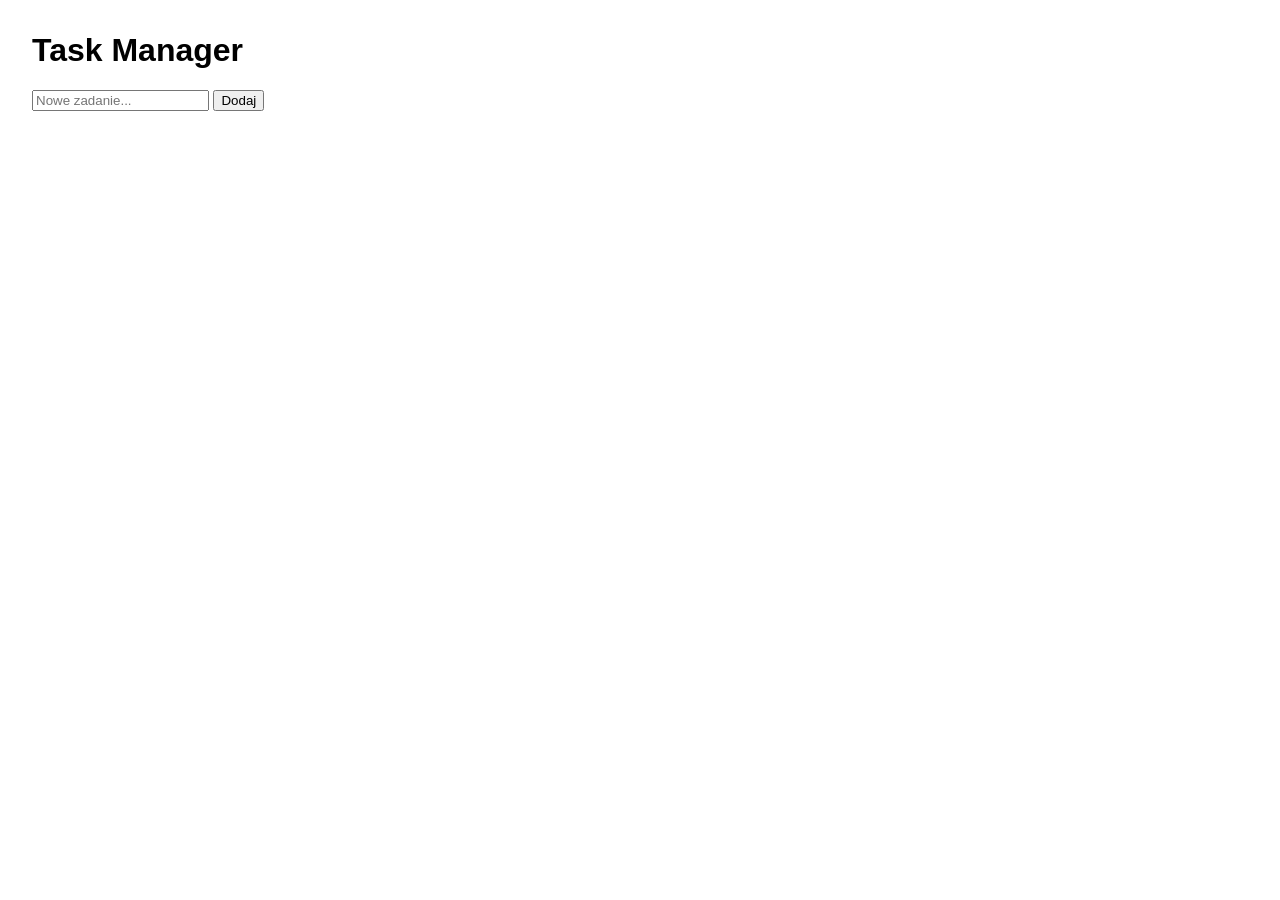
==== frontend/index.html @ 1a00ed17 "init: struktura task-manager + .gitignore" ====
<!DOCTYPE html>
<html lang="pl">
<head>
  <meta charset="UTF-8" />
  <meta name="viewport" content="width=device-width, initial-scale=1.0" />
  <title>Task Manager - Frontend</title>
  <link rel="stylesheet" href="style.css" />
</head>
<body>
  <h1>Task Manager</h1>
  <div id="app">
    <input id="taskInput" type="text" placeholder="Nowe zadanie..." />
    <button id="addBtn">Dodaj</button>
    <ul id="taskList"></ul>
  </div>
  <script src="app.js"></script>
</body>
</html>
---- frontend/style.css ----
body { font-family: Arial, sans-serif; margin: 2rem; }
#app { max-width: 500px; }
#taskList li { margin: 0.25rem 0; }
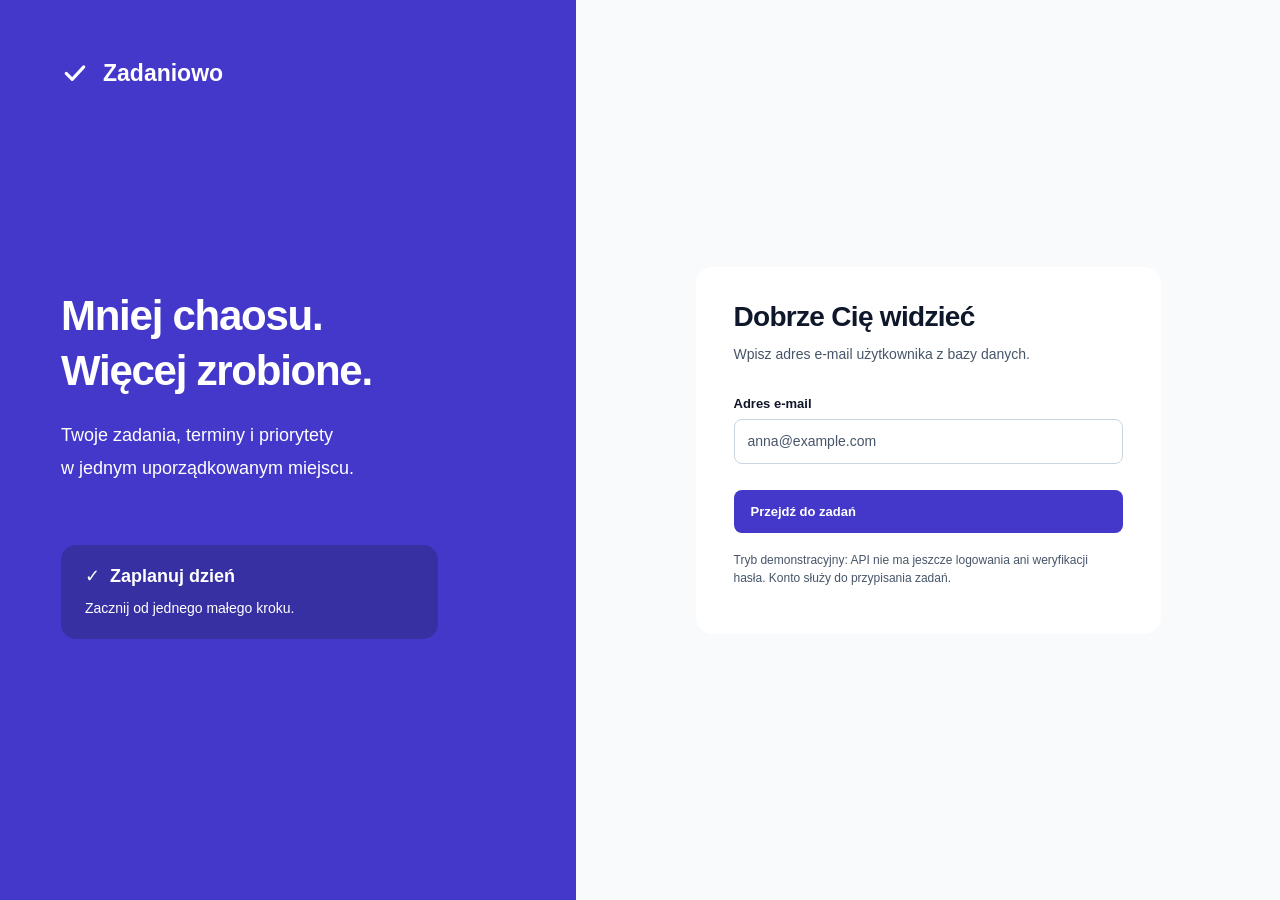
==== commit 099540cd: "Integrate task frontend with PostgreSQL API" ====
--- a/frontend/index.html
+++ b/frontend/index.html
@@ -1,18 +1,48 @@
-<!DOCTYPE html>
+<!doctype html>
 <html lang="pl">
 <head>
-  <meta charset="UTF-8" />
-  <meta name="viewport" content="width=device-width, initial-scale=1.0" />
-  <title>Task Manager - Frontend</title>
-  <link rel="stylesheet" href="style.css" />
+  <meta charset="UTF-8">
+  <meta name="viewport" content="width=device-width, initial-scale=1">
+  <meta name="theme-color" content="#4338CA">
+  <meta name="description" content="Wybierz konto demonstracyjne i wróć do swoich zadań.">
+  <title>Wybór konta — Zadaniowo</title>
+  <link rel="stylesheet" href="style.css">
+  <script src="app.js" defer></script>
 </head>
 <body>
-  <h1>Task Manager</h1>
-  <div id="app">
-    <input id="taskInput" type="text" placeholder="Nowe zadanie..." />
-    <button id="addBtn">Dodaj</button>
-    <ul id="taskList"></ul>
-  </div>
-  <script src="app.js"></script>
+  <main class="login-page">
+    <section class="intro" aria-label="O aplikacji Zadaniowo">
+      <div class="intro__content">
+        <div class="brand" aria-label="Zadaniowo">
+          <svg class="brand__mark" viewBox="0 0 24 24" fill="none" aria-hidden="true"><path d="m4.5 12.3 5.1 5.1L19.5 6.8" stroke="currentColor" stroke-width="2.7" stroke-linecap="round" stroke-linejoin="round"/></svg>
+          <span>Zadaniowo</span>
+        </div>
+        <div class="intro__message">
+          <h1>Mniej chaosu.<br>Więcej zrobione.</h1>
+          <p>Twoje zadania, terminy i priorytety<br class="desktop-break"> w jednym uporządkowanym miejscu.</p>
+        </div>
+        <div class="tip">
+          <div class="tip__title"><span aria-hidden="true">✓</span> Zaplanuj dzień</div>
+          <p>Zacznij od jednego małego kroku.</p>
+        </div>
+      </div>
+    </section>
+    <section class="form-area" aria-label="Wybór konta demonstracyjnego">
+      <div class="login-card">
+        <h2>Dobrze Cię widzieć</h2>
+        <p class="login-card__subtitle">Wpisz adres e-mail użytkownika z bazy danych.</p>
+        <form id="login-form">
+          <div class="field">
+            <label for="email">Adres e-mail</label>
+            <input id="email" name="email" type="email" placeholder="anna@example.com" autocomplete="username" required>
+          </div>
+
+          <button class="submit-button" type="submit">Przejdź do zadań</button>
+        </form>
+        <p class="demo-note">Tryb demonstracyjny: API nie ma jeszcze logowania ani weryfikacji hasła. Konto służy do przypisania zadań.</p>
+        <p id="form-message" class="form-message" role="status" aria-live="polite" hidden></p>
+      </div>
+    </section>
+  </main>
 </body>
 </html>
--- a/frontend/style.css
+++ b/frontend/style.css
@@ -1,3 +1,254 @@
-body { font-family: Arial, sans-serif; margin: 2rem; }
-#app { max-width: 500px; }
-#taskList li { margin: 0.25rem 0; }
+:root {
+  font-family: Inter, "Segoe UI", Arial, sans-serif;
+  color: #0F172A;
+  background: #F8FAFC;
+  font-synthesis: none;
+  text-rendering: optimizeLegibility;
+  -webkit-font-smoothing: antialiased;
+}
+
+/* Base */
+* {
+  box-sizing: border-box;
+}
+
+body {
+  margin: 0;
+}
+
+button,
+input {
+  font: inherit;
+}
+
+.brand,
+.intro__message h1,
+.login-card h2 {
+  font-family: Manrope, "Segoe UI", Arial, sans-serif;
+}
+
+/* Page layout */
+.login-page {
+  display: grid;
+  grid-template-columns: 45% 55%;
+  min-width: 1100px;
+  min-height: 100vh;
+}
+
+/* Intro panel */
+.intro {
+  background: #4338CA;
+  color: #fff;
+}
+
+.intro__content {
+  display: flex;
+  flex-direction: column;
+  min-height: 100vh;
+  padding: 59px 61px 60px;
+}
+
+.brand {
+  display: flex;
+  align-items: center;
+  gap: 14px;
+  font-size: 23px;
+  font-weight: 700;
+  line-height: 1;
+}
+
+.brand__mark {
+  width: 28px;
+  height: 28px;
+}
+
+.intro__message {
+  margin-top: auto;
+}
+
+.intro__message h1 {
+  margin: 0;
+  font-size: clamp(32px, 3.55vw, 42px);
+  font-weight: 750;
+  letter-spacing: -.03em;
+  line-height: 1.31;
+}
+
+.intro__message p {
+  margin: 21px 0 0;
+  color: #FFFFFF;
+  font-size: 18px;
+  line-height: 1.85;
+}
+
+.tip {
+  width: 100%;
+  max-width: 377px;
+  margin-top: 59px;
+  margin-bottom: auto;
+  padding: 20px 24px 21px;
+  border-radius: 15px;
+  background: #3730A3;
+}
+
+.tip__title {
+  display: flex;
+  align-items: baseline;
+  gap: 10px;
+  font-size: 18px;
+  font-weight: 650;
+}
+
+.tip p {
+  margin: 11px 0 0;
+  color: #FFFFFF;
+  font-size: 14px;
+  line-height: 1.45;
+}
+
+/* Login card */
+.form-area {
+  display: flex;
+  align-items: center;
+  justify-content: center;
+  min-width: 0;
+  padding: 40px 30px;
+  background: #F8FAFC;
+}
+
+.login-card {
+  width: min(100%, 465px);
+  padding: 32px 38px 47px;
+  border-radius: 17px;
+  background: #fff;
+}
+
+.login-card h2 {
+  margin: 0;
+  font-size: 28px;
+  font-weight: 750;
+  letter-spacing: -.025em;
+  line-height: 1.25;
+}
+
+.login-card__subtitle {
+  margin: 10px 0 31px;
+  color: #475569;
+  font-size: 14px;
+  line-height: 1.5;
+}
+
+/* Form fields */
+.field {
+  margin-bottom: 22px;
+}
+
+.field label {
+  display: block;
+  margin-bottom: 8px;
+  font-size: 13px;
+  font-weight: 650;
+}
+
+.field input {
+  display: block;
+  width: 100%;
+  height: 45px;
+  padding: 0 13px;
+  border: 1px solid #CBD5E1;
+  border-radius: 8px;
+  outline: none;
+  background: #fff;
+  color: #0F172A;
+  font-size: 14px;
+  transition: border-color .15s, box-shadow .15s;
+}
+
+.field input::placeholder {
+  color: #475569;
+  opacity: 1;
+}
+
+.field input:focus {
+  border-color: #4338CA;
+  box-shadow: 0 0 0 3px rgb(67 56 202 / 13%);
+}
+
+.field--password {
+  margin-bottom: 12px;
+}
+
+/* Form actions and feedback */
+.forgot-row {
+  display: flex;
+  justify-content: flex-end;
+}
+
+.text-button,
+.register-button {
+  padding: 0;
+  border: 0;
+  background: none;
+  color: #4338CA;
+  cursor: pointer;
+  font-size: 13px;
+}
+
+.text-button:hover,
+.register-button:hover {
+  text-decoration: underline;
+}
+
+.text-button:focus-visible,
+.register-button:focus-visible,
+.submit-button:focus-visible {
+  outline: 3px solid #a7a3ff;
+  outline-offset: 3px;
+}
+
+.submit-button {
+  display: block;
+  width: 100%;
+  height: 43px;
+  margin-top: 26px;
+  padding-left: 17px;
+  border: 0;
+  border-radius: 8px;
+  background: #4338CA;
+  color: #fff;
+  cursor: pointer;
+  font-size: 13px;
+  font-weight: 650;
+  text-align: left;
+  transition: background-color .15s;
+}
+
+.submit-button:hover {
+  background: #3730A3;
+}
+
+.register-button {
+  display: block;
+  margin: 27px auto 0;
+}
+
+.form-message {
+  margin: 17px 0 0;
+  padding: 11px 12px;
+  border-radius: 8px;
+  background: #EEF2FF;
+  color: #3730A3;
+  font-size: 12px;
+  line-height: 1.4;
+}
+
+.demo-note {
+  margin: 18px 0 0;
+  color: #475569;
+  font-size: 12px;
+  line-height: 1.5;
+}
+.submit-button:disabled {
+  opacity: .65;
+  cursor: wait;
+}
